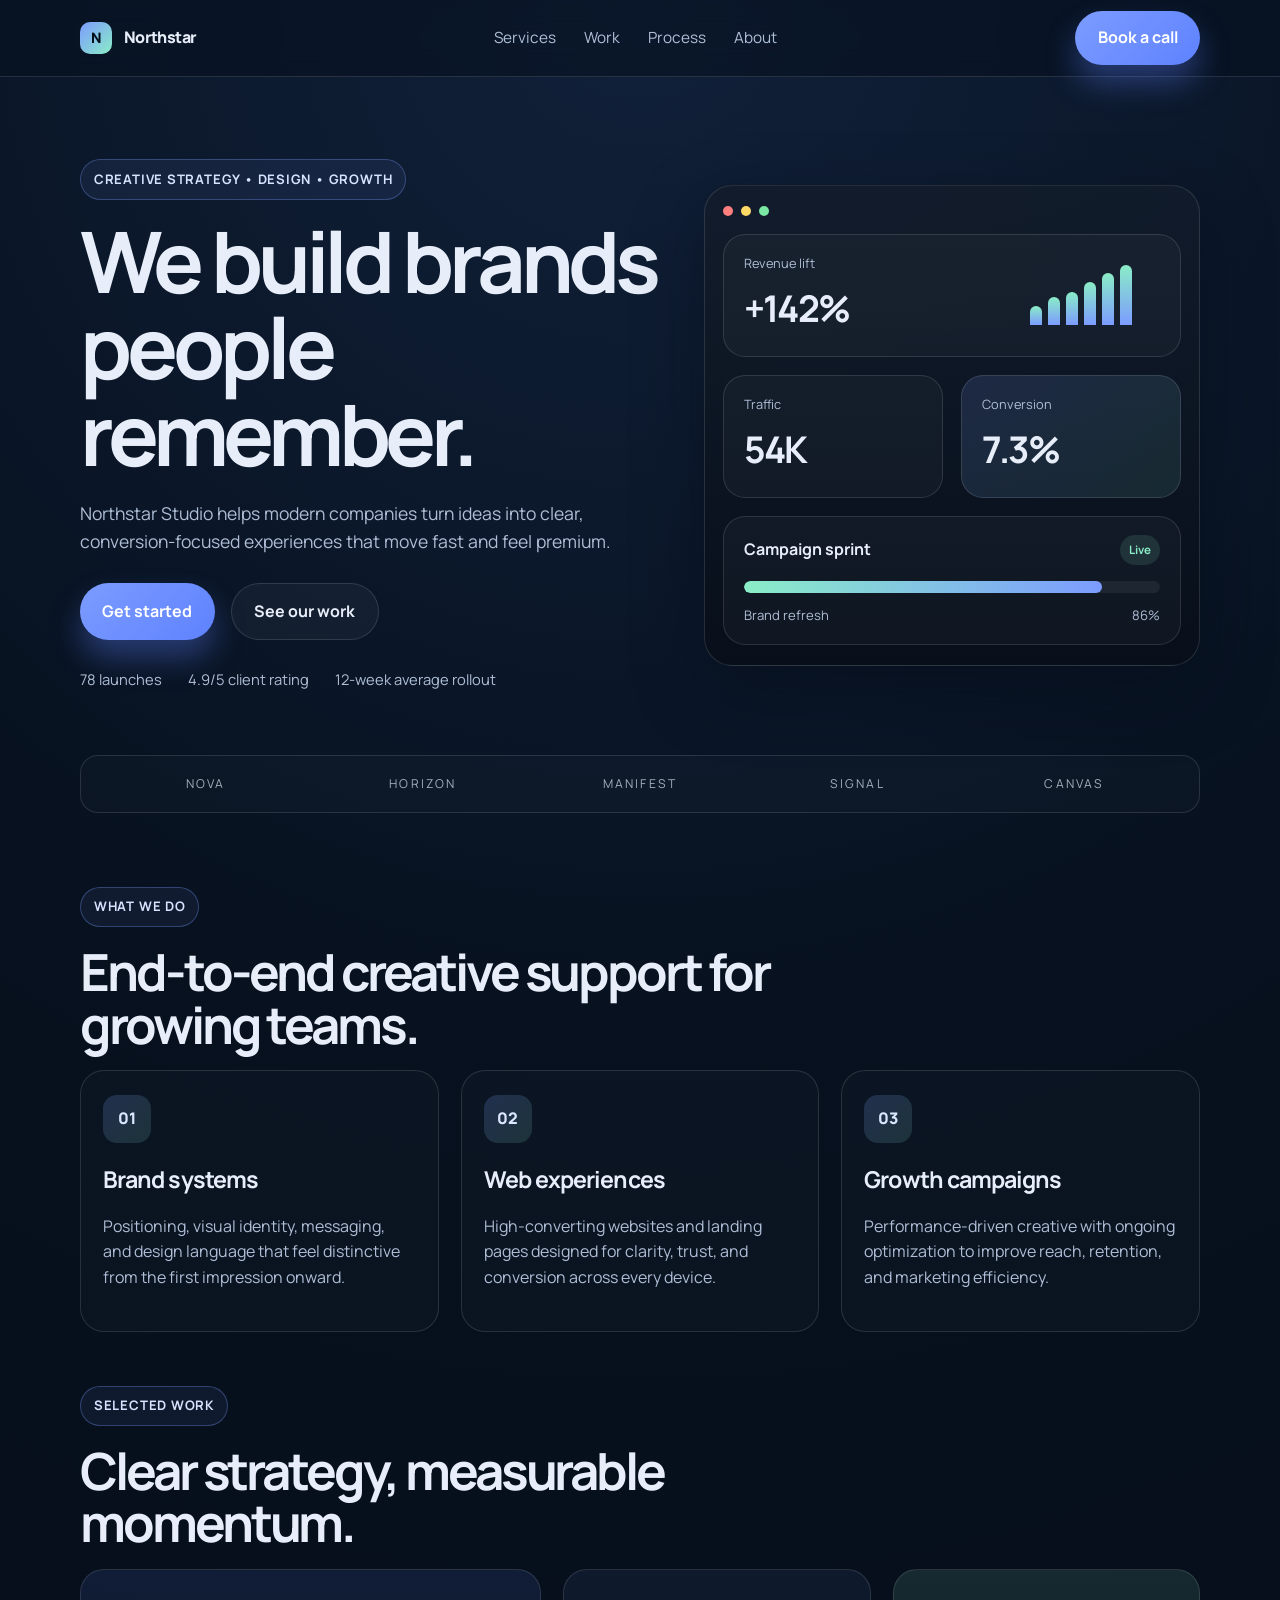
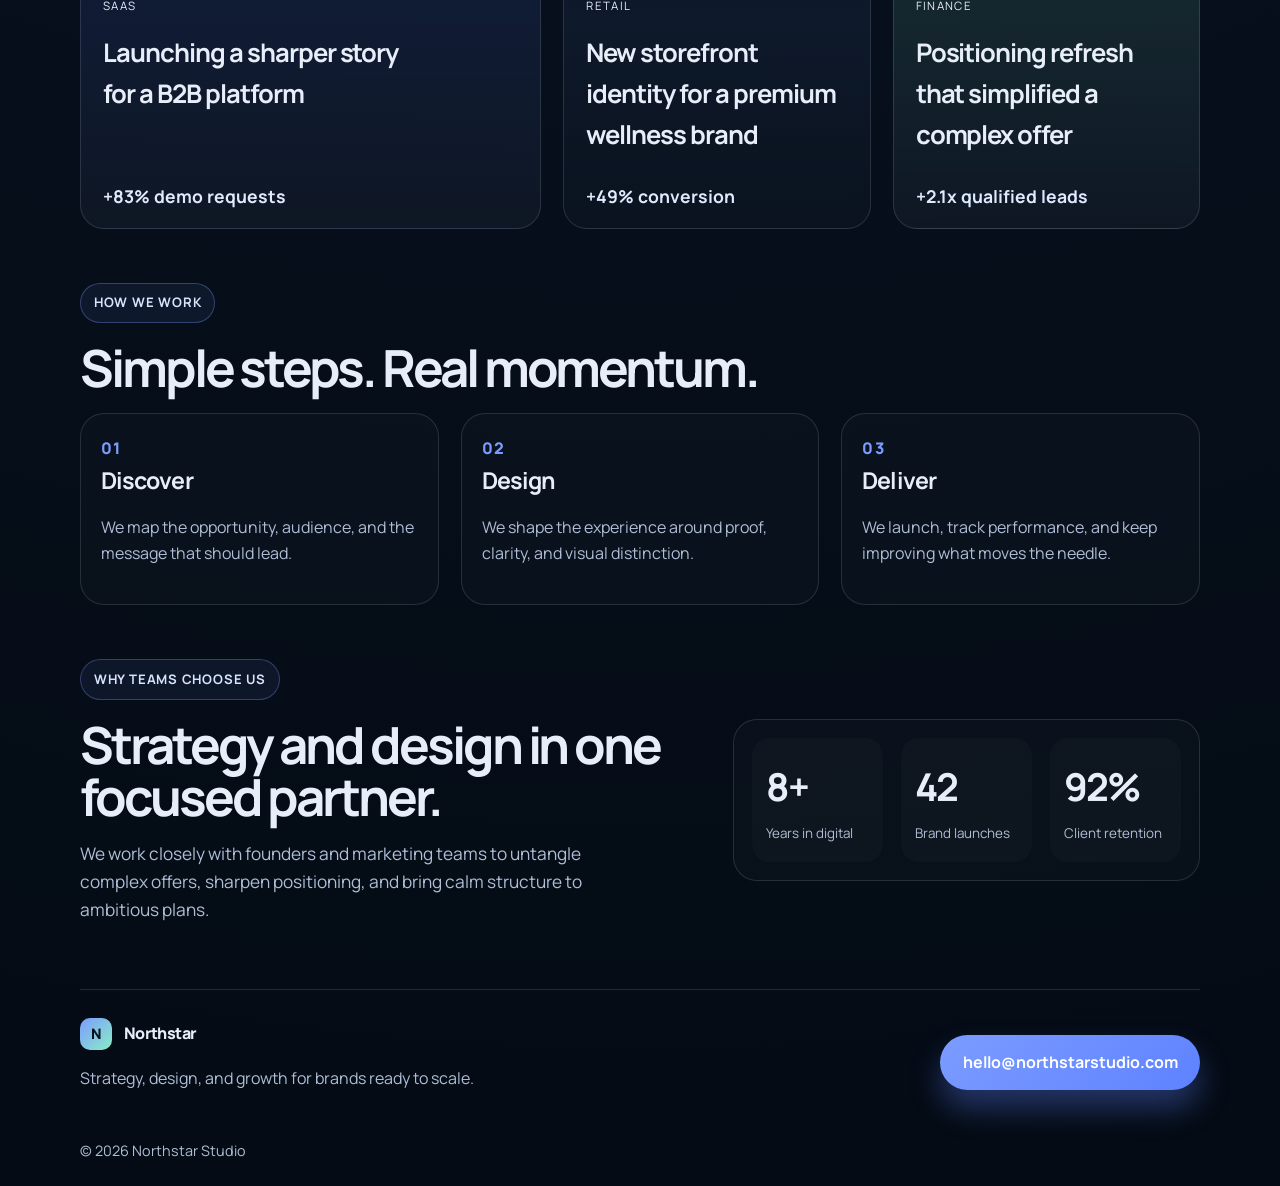
==== index.html @ fe89ae2e "Add files via upload" ====
<!DOCTYPE html>
<html lang="en">
  <head>
    <meta charset="UTF-8" />
    <meta name="viewport" content="width=device-width, initial-scale=1.0" />
    <title>Northstar Studio</title>
    <meta
      name="description"
      content="Northstar Studio designs sharp digital experiences for ambitious brands."
    />
    <link rel="preconnect" href="https://fonts.googleapis.com" />
    <link rel="preconnect" href="https://fonts.gstatic.com" crossorigin />
    <link
      href="https://fonts.googleapis.com/css2?family=Manrope:wght@400;500;600;700;800&display=swap"
      rel="stylesheet"
    />
    <link rel="stylesheet" href="styles.css" />
  </head>
  <body>
    <header class="site-header">
      <div class="container nav-wrap">
        <a href="#top" class="brand" aria-label="Northstar home">
          <span class="brand-mark">N</span>
          <span>Northstar</span>
        </a>

        <nav class="main-nav" aria-label="Main navigation">
          <a href="#services">Services</a>
          <a href="#work">Work</a>
          <a href="#process">Process</a>
          <a href="#about">About</a>
        </nav>

        <a href="#contact" class="button button-primary">Book a call</a>
      </div>
    </header>

    <main id="top">
      <section class="hero">
        <div class="container hero-grid">
          <div class="hero-copy">
            <div class="eyebrow">Creative strategy • Design • Growth</div>
            <h1>We build brands people remember.</h1>
            <p>
              Northstar Studio helps modern companies turn ideas into clear,
              conversion-focused experiences that move fast and feel premium.
            </p>

            <div class="hero-actions">
              <a href="#contact" class="button button-primary">Get started</a>
              <a href="#work" class="button button-secondary">See our work</a>
            </div>

            <ul class="proof-list" aria-label="Key trust indicators">
              <li>78 launches</li>
              <li>4.9/5 client rating</li>
              <li>12-week average rollout</li>
            </ul>
          </div>

          <div class="hero-visual" aria-label="Agency dashboard preview">
            <div class="mockup-window">
              <div class="window-bar">
                <span></span>
                <span></span>
                <span></span>
              </div>

              <div class="analytics-card metrics">
                <div>
                  <label>Revenue lift</label>
                  <strong>+142%</strong>
                </div>
                <div class="sparkline" aria-hidden="true">
                  <span></span>
                  <span></span>
                  <span></span>
                  <span></span>
                  <span></span>
                  <span></span>
                </div>
              </div>

              <div class="analytics-grid">
                <div class="analytics-card small-card">
                  <label>Traffic</label>
                  <strong>54K</strong>
                </div>
                <div class="analytics-card small-card accent">
                  <label>Conversion</label>
                  <strong>7.3%</strong>
                </div>
              </div>

              <div class="campaign-card">
                <div class="campaign-header">
                  <h3>Campaign sprint</h3>
                  <span>Live</span>
                </div>
                <div class="campaign-bar">
                  <div class="campaign-fill"></div>
                </div>
                <div class="campaign-meta">
                  <span>Brand refresh</span>
                  <span>86%</span>
                </div>
              </div>
            </div>
          </div>
        </div>
      </section>

      <section class="logo-strip" aria-label="Partners">
        <div class="container partners">
          <span>Nova</span>
          <span>Horizon</span>
          <span>Manifest</span>
          <span>Signal</span>
          <span>Canvas</span>
        </div>
      </section>

      <section class="services" id="services">
        <div class="container section-heading">
          <div>
            <div class="eyebrow">What we do</div>
            <h2>End-to-end creative support for growing teams.</h2>
          </div>
        </div>

        <div class="container service-grid">
          <article class="service-card">
            <div class="icon">01</div>
            <h3>Brand systems</h3>
            <p>
              Positioning, visual identity, messaging, and design language that
              feel distinctive from the first impression onward.
            </p>
          </article>

          <article class="service-card">
            <div class="icon">02</div>
            <h3>Web experiences</h3>
            <p>
              High-converting websites and landing pages designed for clarity,
              trust, and conversion across every device.
            </p>
          </article>

          <article class="service-card">
            <div class="icon">03</div>
            <h3>Growth campaigns</h3>
            <p>
              Performance-driven creative with ongoing optimization to improve
              reach, retention, and marketing efficiency.
            </p>
          </article>
        </div>
      </section>

      <section class="results" id="work">
        <div class="container section-heading">
          <div>
            <div class="eyebrow">Selected work</div>
            <h2>Clear strategy, measurable momentum.</h2>
          </div>
        </div>

        <div class="container case-grid">
          <article class="case-card large">
            <div>
              <span class="case-tag">SaaS</span>
              <h3>Launching a sharper story for a B2B platform</h3>
            </div>
            <div class="case-metric">+83% demo requests</div>
          </article>

          <article class="case-card small">
            <div>
              <span class="case-tag">Retail</span>
              <h3>New storefront identity for a premium wellness brand</h3>
            </div>
            <div class="case-metric">+49% conversion</div>
          </article>

          <article class="case-card small highlight">
            <div>
              <span class="case-tag">Finance</span>
              <h3>Positioning refresh that simplified a complex offer</h3>
            </div>
            <div class="case-metric">+2.1x qualified leads</div>
          </article>
        </div>
      </section>

      <section class="process" id="process">
        <div class="container section-heading">
          <div>
            <div class="eyebrow">How we work</div>
            <h2>Simple steps. Real momentum.</h2>
          </div>
        </div>

        <div class="container process-grid">
          <div class="process-step">
            <span>01</span>
            <h3>Discover</h3>
            <p>We map the opportunity, audience, and the message that should lead.</p>
          </div>
          <div class="process-step">
            <span>02</span>
            <h3>Design</h3>
            <p>We shape the experience around proof, clarity, and visual distinction.</p>
          </div>
          <div class="process-step">
            <span>03</span>
            <h3>Deliver</h3>
            <p>We launch, track performance, and keep improving what moves the needle.</p>
          </div>
        </div>
      </section>

      <section class="about" id="about">
        <div class="container about-grid">
          <div class="about-copy">
            <div class="eyebrow">Why teams choose us</div>
            <h2>Strategy and design in one focused partner.</h2>
            <p>
              We work closely with founders and marketing teams to untangle complex
              offers, sharpen positioning, and bring calm structure to ambitious plans.
            </p>
          </div>

          <div class="stats-panel" aria-label="Company statistics">
            <div>
              <strong>8+</strong>
              <span>Years in digital</span>
            </div>
            <div>
              <strong>42</strong>
              <span>Brand launches</span>
            </div>
            <div>
              <strong>92%</strong>
              <span>Client retention</span>
            </div>
          </div>
        </div>
      </section>
    </main>

    <footer class="site-footer" id="contact">
      <div class="container footer-wrap">
        <div>
          <a href="#top" class="brand" aria-label="Northstar home">
            <span class="brand-mark">N</span>
            <span>Northstar</span>
          </a>
          <p>Strategy, design, and growth for brands ready to scale.</p>
        </div>

        <a href="mailto:hello@northstarstudio.com" class="button button-primary">
          hello@northstarstudio.com
        </a>
      </div>
      <div class="container legal-row">
        <span>© <span id="year"></span> Northstar Studio</span>
      </div>
    </footer>

    <script src="script.js"></script>
  </body>
</html>
---- styles.css ----
:root {
  --bg: #07111f;
  --bg-soft: #101d31;
  --panel: rgba(17, 25, 39, 0.8);
  --panel-strong: #0f1d2d;
  --surface: #f5f7fb;
  --surface-strong: #edf2fa;
  --text: #e8eef9;
  --muted: #afbed6;
  --primary: #7c9cff;
  --primary-strong: #5e82ff;
  --accent: #8aedc7;
  --line: rgba(255, 255, 255, 0.12);
  --shadow: 0 24px 70px rgba(5, 12, 22, 0.45);
}

* {
  box-sizing: border-box;
}

html {
  scroll-behavior: smooth;
}

body {
  margin: 0;
  font-family: "Manrope", sans-serif;
  background: radial-gradient(circle at top, #11213a 0%, #07111f 36%, #040b14 100%);
  color: var(--text);
  line-height: 1.6;
}

img {
  max-width: 100%;
  display: block;
}

a {
  color: inherit;
  text-decoration: none;
}

button,
input,
textarea,
select {
  font: inherit;
}

.container {
  width: min(1120px, calc(100% - 32px));
  margin: 0 auto;
}

.site-header {
  position: sticky;
  top: 0;
  z-index: 10;
  backdrop-filter: blur(14px);
  background: rgba(7, 17, 31, 0.56);
  border-bottom: 1px solid var(--line);
}

.nav-wrap {
  display: flex;
  align-items: center;
  justify-content: space-between;
  min-height: 76px;
  gap: 20px;
}

.brand {
  display: inline-flex;
  align-items: center;
  gap: 12px;
  font-weight: 800;
  letter-spacing: -0.04em;
}

.brand-mark {
  display: inline-flex;
  align-items: center;
  justify-content: center;
  width: 32px;
  height: 32px;
  border-radius: 10px;
  background: linear-gradient(135deg, var(--primary), var(--accent));
  color: #04101a;
  font-size: 0.9rem;
}

.main-nav {
  display: flex;
  align-items: center;
  gap: 28px;
  color: var(--muted);
  font-size: 0.96rem;
}

.main-nav a {
  transition: color 0.2s ease;
}

.main-nav a:hover,
.main-nav a:focus-visible {
  color: var(--text);
}

.button {
  display: inline-flex;
  align-items: center;
  justify-content: center;
  min-height: 48px;
  padding: 0.9rem 1.4rem;
  border-radius: 999px;
  font-weight: 700;
  transition: transform 0.2s ease, box-shadow 0.2s ease, background 0.2s ease;
}

.button:hover,
.button:focus-visible {
  transform: translateY(-1px);
}

.button-primary {
  background: linear-gradient(135deg, var(--primary), var(--primary-strong));
  color: #fff;
  box-shadow: 0 18px 30px rgba(94, 130, 255, 0.35);
}

.button-secondary {
  background: rgba(255, 255, 255, 0.04);
  border: 1px solid var(--line);
  color: var(--text);
}

.hero {
  padding: 82px 0 54px;
}

.hero-grid {
  display: grid;
  grid-template-columns: 1.08fr 0.92fr;
  align-items: center;
  gap: 42px;
}

.eyebrow {
  display: inline-block;
  margin-bottom: 18px;
  padding: 0.55rem 0.8rem;
  border: 1px solid rgba(124, 156, 255, 0.32);
  border-radius: 999px;
  background: rgba(124, 156, 255, 0.08);
  color: #d7e3ff;
  font-size: 0.82rem;
  font-weight: 700;
  letter-spacing: 0.06em;
  text-transform: uppercase;
}

.hero-copy h1,
.section-heading h2,
.about-copy h2 {
  margin: 0;
  letter-spacing: -0.06em;
  line-height: 1.02;
}

.hero-copy h1 {
  font-size: clamp(3rem, 7vw, 5.3rem);
  max-width: 620px;
}

.hero-copy p,
.about-copy p,
.service-card p,
.process-step p,
.site-footer p {
  color: var(--muted);
}

.hero-copy p {
  max-width: 560px;
  margin: 22px 0 0;
  font-size: 1.1rem;
}

.hero-actions {
  display: flex;
  flex-wrap: wrap;
  gap: 16px;
  margin-top: 28px;
}

.proof-list {
  display: flex;
  flex-wrap: wrap;
  gap: 18px 26px;
  margin: 28px 0 0;
  padding: 0;
  list-style: none;
  color: var(--muted);
  font-size: 0.92rem;
}

.hero-visual {
  display: flex;
  justify-content: center;
}

.mockup-window {
  position: relative;
  width: min(100%, 510px);
  padding: 18px 18px 20px;
  border-radius: 28px;
  background: linear-gradient(180deg, rgba(18, 28, 43, 0.92), rgba(8, 15, 26, 0.94));
  border: 1px solid var(--line);
  box-shadow: var(--shadow);
}

.window-bar {
  display: flex;
  gap: 8px;
  padding: 2px 0 18px;
}

.window-bar span {
  width: 10px;
  height: 10px;
  border-radius: 50%;
  background: rgba(255, 255, 255, 0.26);
}

.window-bar span:nth-child(1) {
  background: #ff7f7f;
}

.window-bar span:nth-child(2) {
  background: #ffd866;
}

.window-bar span:nth-child(3) {
  background: #7ae8a3;
}

.analytics-card,
.campaign-card {
  border: 1px solid var(--line);
  border-radius: 22px;
  background: rgba(255, 255, 255, 0.03);
}

.metrics {
  display: flex;
  align-items: center;
  justify-content: space-between;
  gap: 18px;
  padding: 18px 20px;
}

.metrics label,
.small-card label {
  display: block;
  color: var(--muted);
  font-size: 0.8rem;
  margin-bottom: 6px;
}

.metrics strong,
.small-card strong {
  font-size: clamp(1.7rem, 3vw, 2.3rem);
  letter-spacing: -0.05em;
}

.sparkline {
  display: flex;
  align-items: end;
  gap: 6px;
  height: 60px;
  min-width: 130px;
}

.sparkline span {
  display: block;
  width: 12px;
  border-radius: 999px 999px 0 0;
  background: linear-gradient(180deg, var(--accent), var(--primary));
}

.sparkline span:nth-child(1){height: 32%;}
.sparkline span:nth-child(2){height: 48%;}
.sparkline span:nth-child(3){height: 56%;}
.sparkline span:nth-child(4){height: 72%;}
.sparkline span:nth-child(5){height: 88%;}
.sparkline span:nth-child(6){height: 100%;}

.analytics-grid {
  display: grid;
  grid-template-columns: repeat(2, minmax(0, 1fr));
  gap: 18px;
  margin-top: 18px;
}

.small-card {
  padding: 18px 20px;
}

.small-card.accent {
  background: linear-gradient(135deg, rgba(124, 156, 255, 0.15), rgba(138, 237, 199, 0.1));
}

.campaign-card {
  margin-top: 18px;
  padding: 18px 20px;
}

.campaign-header,
.campaign-meta {
  display: flex;
  align-items: center;
  justify-content: space-between;
  gap: 16px;
}

.campaign-header h3 {
  margin: 0;
  font-size: 1rem;
}

.campaign-header span {
  display: inline-flex;
  padding: 0.34rem 0.55rem;
  border-radius: 999px;
  background: rgba(138, 237, 199, 0.12);
  color: var(--accent);
  font-size: 0.72rem;
  font-weight: 700;
}

.campaign-bar {
  width: 100%;
  height: 12px;
  margin-top: 16px;
  border-radius: 999px;
  background: rgba(255, 255, 255, 0.06);
  overflow: hidden;
}

.campaign-fill {
  width: 86%;
  height: 100%;
  border-radius: inherit;
  background: linear-gradient(90deg, var(--accent), var(--primary));
}

.campaign-meta {
  margin-top: 12px;
  color: var(--muted);
  font-size: 0.82rem;
}

.logo-strip {
  padding: 10px 0 28px;
}

.partners {
  display: grid;
  grid-template-columns: repeat(5, minmax(0, 1fr));
  gap: 12px;
  align-items: center;
  padding: 18px 22px;
  border: 1px solid var(--line);
  border-radius: 18px;
  background: rgba(255, 255, 255, 0.02);
  color: rgba(232, 238, 249, 0.7);
  text-transform: uppercase;
  letter-spacing: 0.18em;
  font-size: 0.76rem;
  text-align: center;
}

.services,
.results,
.process,
.about {
  padding: 46px 0 8px;
}

.section-heading {
  margin-bottom: 20px;
}

.section-heading h2,
.about-copy h2 {
  font-size: clamp(2.2rem, 4vw, 3.4rem);
  max-width: 720px;
}

.service-grid,
.process-grid {
  display: grid;
  grid-template-columns: repeat(3, minmax(0, 1fr));
  gap: 22px;
}

.service-card,
.process-step,
.case-card,
.stats-panel {
  background: rgba(255, 255, 255, 0.02);
  border: 1px solid var(--line);
  border-radius: 24px;
}

.service-card {
  padding: 24px 22px;
}

.icon {
  display: inline-flex;
  align-items: center;
  justify-content: center;
  width: 48px;
  height: 48px;
  border-radius: 14px;
  background: linear-gradient(135deg, rgba(124, 156, 255, 0.2), rgba(138, 237, 199, 0.14));
  color: #dce7ff;
  font-weight: 800;
  margin-bottom: 18px;
}

.service-card h3,
.process-step h3,
.case-card h3 {
  margin-top: 0;
  margin-bottom: 12px;
  font-size: 1.45rem;
  letter-spacing: -0.04em;
}

.case-grid {
  display: grid;
  grid-template-columns: 1.5fr 1fr 1fr;
  gap: 22px;
}

.case-card {
  display: flex;
  flex-direction: column;
  justify-content: space-between;
  min-height: 260px;
  padding: 22px 22px 18px;
  background: linear-gradient(180deg, rgba(124, 156, 255, 0.08), rgba(255, 255, 255, 0.02));
}

.case-card.large {
  background: linear-gradient(180deg, rgba(94, 130, 255, 0.12), rgba(17, 25, 39, 0.82));
}

.case-card.small.highlight {
  background: linear-gradient(180deg, rgba(138, 237, 199, 0.12), rgba(17, 25, 39, 0.82));
}

.case-tag {
  display: inline-block;
  margin-bottom: 18px;
  color: var(--text);
  font-size: 0.72rem;
  letter-spacing: 0.12em;
  text-transform: uppercase;
}

.case-card h3 {
  font-size: clamp(1.44rem, 2vw, 2rem);
  max-width: 300px;
}

.case-metric {
  color: #dfeafe;
  font-weight: 700;
  font-size: 1.1rem;
}

.process-step {
  padding: 22px 20px;
}

.process-step span {
  color: var(--primary);
  font-weight: 800;
  letter-spacing: 0.08em;
}

.about-grid {
  display: grid;
  grid-template-columns: 1.15fr 0.85fr;
  gap: 22px;
  align-items: center;
}

.about-copy p {
  font-size: 1.08rem;
  max-width: 560px;
  margin-top: 18px;
}

.stats-panel {
  display: grid;
  grid-template-columns: repeat(3, minmax(0, 1fr));
  gap: 18px;
  padding: 18px;
}

.stats-panel div {
  display: flex;
  flex-direction: column;
  gap: 6px;
  padding: 18px 14px;
  border-radius: 18px;
  background: rgba(255, 255, 255, 0.02);
}

.stats-panel strong {
  font-size: clamp(1.8rem, 3vw, 2.9rem);
  letter-spacing: -0.05em;
}

.stats-panel span {
  color: var(--muted);
  font-size: 0.84rem;
}

.site-footer {
  padding: 40px 0 24px;
}

.footer-wrap {
  display: flex;
  align-items: center;
  justify-content: space-between;
  gap: 18px;
  padding: 28px 0 20px;
  border-top: 1px solid var(--line);
}

.legal-row {
  color: var(--muted);
  font-size: 0.9rem;
  padding-top: 12px;
}

@media (max-width: 860px) {
  .hero-grid,
  .about-grid,
  .case-grid,
  .service-grid,
  .process-grid,
  .stats-panel {
    grid-template-columns: 1fr;
  }

  .main-nav {
    display: none;
  }

  .partners {
    grid-template-columns: repeat(2, minmax(0, 1fr));
  }

  .footer-wrap {
    flex-direction: column;
    align-items: flex-start;
  }
}

@media (max-width: 560px) {
  .hero {
    padding-top: 56px;
  }

  .nav-wrap {
    min-height: 68px;
  }

  .button {
    width: 100%;
  }

  .hero-actions {
    flex-direction: column;
  }

  .partners {
    grid-template-columns: 1fr;
    letter-spacing: 0.12em;
  }
}
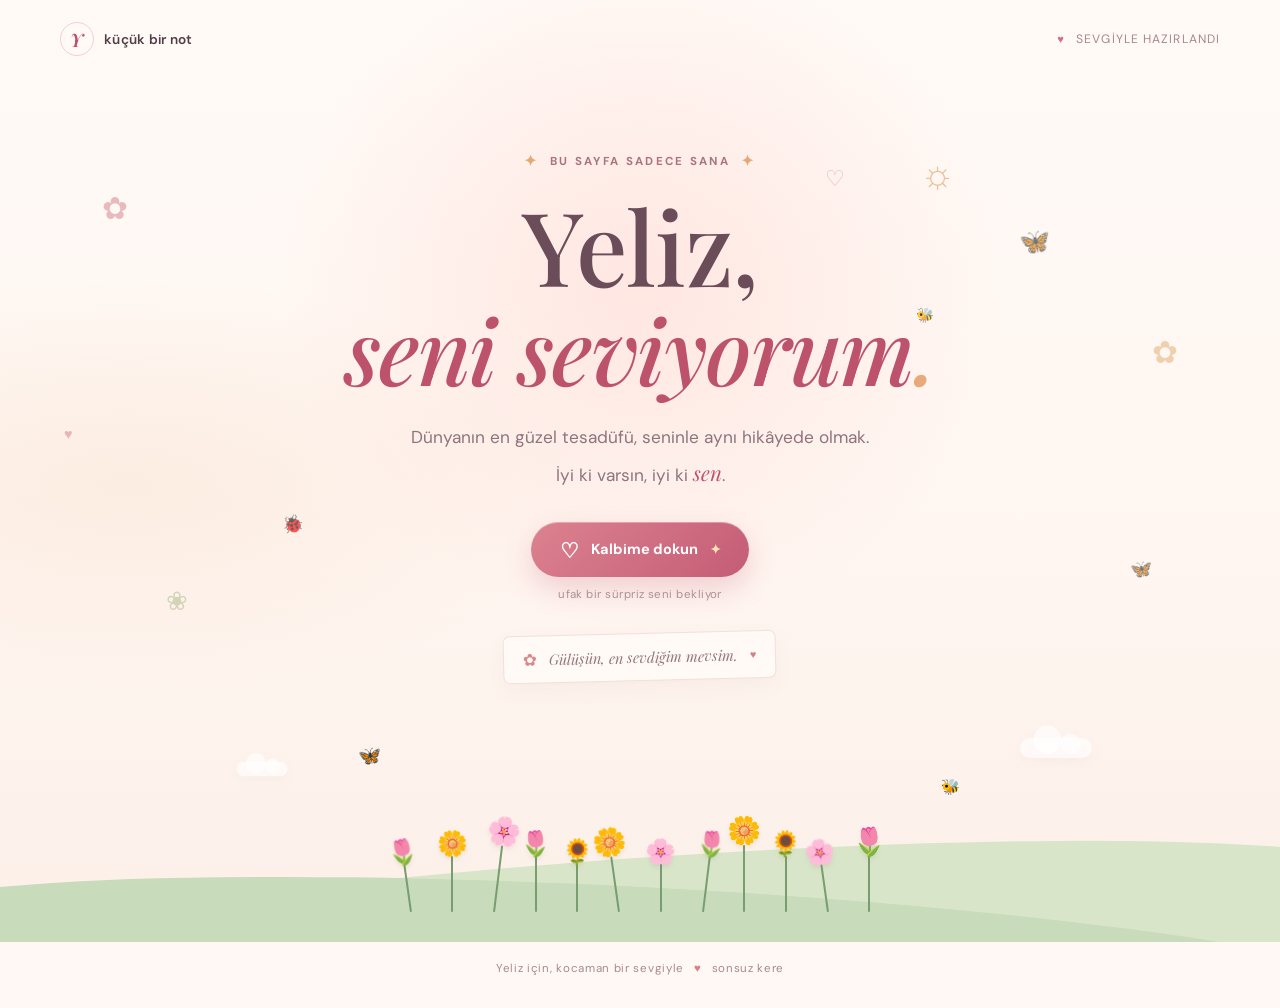
==== commit 232f9579: "Add files via upload" ====
--- a/index.html
+++ b/index.html
@@ -1,273 +1,91 @@
-<!DOCTYPE html>
-<html lang="en">
+<!doctype html>
+<html lang="tr">
   <head>
     <meta charset="UTF-8" />
     <meta name="viewport" content="width=device-width, initial-scale=1.0" />
-    <title>Northstar Studio</title>
-    <meta
-      name="description"
-      content="Northstar Studio designs sharp digital experiences for ambitious brands."
-    />
+    <meta name="theme-color" content="#fff8f4" />
+    <meta name="description" content="Yeliz'e sevgiyle hazırlanmış küçük bir sürpriz." />
+    <title>Yeliz, Seni Seviyorum ♡</title>
     <link rel="preconnect" href="https://fonts.googleapis.com" />
     <link rel="preconnect" href="https://fonts.gstatic.com" crossorigin />
-    <link
-      href="https://fonts.googleapis.com/css2?family=Manrope:wght@400;500;600;700;800&display=swap"
-      rel="stylesheet"
-    />
+    <link href="https://fonts.googleapis.com/css2?family=DM+Sans:wght@400;500;600;700&family=Playfair+Display:ital,wght@0,500;0,600;0,700;1,500;1,600&display=swap" rel="stylesheet" />
     <link rel="stylesheet" href="styles.css" />
+    <script src="script.js" defer></script>
   </head>
   <body>
-    <header class="site-header">
-      <div class="container nav-wrap">
-        <a href="#top" class="brand" aria-label="Northstar home">
-          <span class="brand-mark">N</span>
-          <span>Northstar</span>
-        </a>
+    <div class="page-glow" aria-hidden="true"></div>
+    <div class="floating-garden" aria-hidden="true">
+      <span class="float flower flower-one">✿</span>
+      <span class="float flower flower-two">✿</span>
+      <span class="float flower flower-three">❀</span>
+      <span class="float butterfly butterfly-one">🦋</span>
+      <span class="float butterfly butterfly-two">🦋</span>
+      <span class="float bug bug-one">🐞</span>
+      <span class="float bug bug-two">🐝</span>
+      <span class="float heart heart-one">♡</span>
+      <span class="float heart heart-two">♥</span>
+    </div>
 
-        <nav class="main-nav" aria-label="Main navigation">
-          <a href="#services">Services</a>
-          <a href="#work">Work</a>
-          <a href="#process">Process</a>
-          <a href="#about">About</a>
-        </nav>
-
-        <a href="#contact" class="button button-primary">Book a call</a>
-      </div>
+    <header class="topbar">
+      <a class="signature" href="#home" aria-label="Başa dön">
+        <span class="signature-mark">Y</span>
+        <span>küçük bir not</span>
+      </a>
+      <span class="topbar-note"><span class="tiny-heart">♥</span> sevgiyle hazırlandı</span>
     </header>
 
-    <main id="top">
-      <section class="hero">
-        <div class="container hero-grid">
-          <div class="hero-copy">
-            <div class="eyebrow">Creative strategy • Design • Growth</div>
-            <h1>We build brands people remember.</h1>
-            <p>
-              Northstar Studio helps modern companies turn ideas into clear,
-              conversion-focused experiences that move fast and feel premium.
-            </p>
+    <main id="home">
+      <section class="hero" aria-labelledby="love-title">
+        <div class="sun-doodle" aria-hidden="true">☼</div>
+        <p class="eyebrow"><span class="eyebrow-sparkle">✦</span> bu sayfa sadece sana <span class="eyebrow-sparkle">✦</span></p>
+        <h1 id="love-title"><span class="name">Yeliz,</span><br /><span class="love-line">seni seviyorum<span class="period">.</span></span></h1>
+        <p class="intro">Dünyanın en güzel tesadüfü, seninle aynı hikâyede olmak.<br class="desktop-break" /> İyi ki varsın, iyi ki <span class="highlight-word">sen</span>.</p>
 
-            <div class="hero-actions">
-              <a href="#contact" class="button button-primary">Get started</a>
-              <a href="#work" class="button button-secondary">See our work</a>
-            </div>
+        <button class="love-button" id="love-button" type="button">
+          <span class="button-heart" aria-hidden="true">♡</span>
+          <span id="button-label">Kalbime dokun</span>
+          <span class="button-sparkle" aria-hidden="true">✦</span>
+        </button>
+        <p class="button-hint" id="button-hint">ufak bir sürpriz seni bekliyor</p>
 
-            <ul class="proof-list" aria-label="Key trust indicators">
-              <li>78 launches</li>
-              <li>4.9/5 client rating</li>
-              <li>12-week average rollout</li>
-            </ul>
-          </div>
-
-          <div class="hero-visual" aria-label="Agency dashboard preview">
-            <div class="mockup-window">
-              <div class="window-bar">
-                <span></span>
-                <span></span>
-                <span></span>
-              </div>
-
-              <div class="analytics-card metrics">
-                <div>
-                  <label>Revenue lift</label>
-                  <strong>+142%</strong>
-                </div>
-                <div class="sparkline" aria-hidden="true">
-                  <span></span>
-                  <span></span>
-                  <span></span>
-                  <span></span>
-                  <span></span>
-                  <span></span>
-                </div>
-              </div>
-
-              <div class="analytics-grid">
-                <div class="analytics-card small-card">
-                  <label>Traffic</label>
-                  <strong>54K</strong>
-                </div>
-                <div class="analytics-card small-card accent">
-                  <label>Conversion</label>
-                  <strong>7.3%</strong>
-                </div>
-              </div>
-
-              <div class="campaign-card">
-                <div class="campaign-header">
-                  <h3>Campaign sprint</h3>
-                  <span>Live</span>
-                </div>
-                <div class="campaign-bar">
-                  <div class="campaign-fill"></div>
-                </div>
-                <div class="campaign-meta">
-                  <span>Brand refresh</span>
-                  <span>86%</span>
-                </div>
-              </div>
-            </div>
-          </div>
+        <div class="love-note" aria-label="Sana küçük bir not">
+          <span class="note-flower" aria-hidden="true">✿</span>
+          <p>Gülüşün, en sevdiğim mevsim.</p>
+          <span class="note-heart" aria-hidden="true">♥</span>
         </div>
       </section>
 
-      <section class="logo-strip" aria-label="Partners">
-        <div class="container partners">
-          <span>Nova</span>
-          <span>Horizon</span>
-          <span>Manifest</span>
-          <span>Signal</span>
-          <span>Canvas</span>
+      <section class="garden" aria-label="Sevgi bahçesi">
+        <div class="garden-sky" aria-hidden="true">
+          <span class="cloud cloud-left"></span>
+          <span class="cloud cloud-right"></span>
+          <span class="garden-butterfly">🦋</span>
+          <span class="garden-bee">🐝</span>
         </div>
-      </section>
-
-      <section class="services" id="services">
-        <div class="container section-heading">
-          <div>
-            <div class="eyebrow">What we do</div>
-            <h2>End-to-end creative support for growing teams.</h2>
-          </div>
-        </div>
-
-        <div class="container service-grid">
-          <article class="service-card">
-            <div class="icon">01</div>
-            <h3>Brand systems</h3>
-            <p>
-              Positioning, visual identity, messaging, and design language that
-              feel distinctive from the first impression onward.
-            </p>
-          </article>
-
-          <article class="service-card">
-            <div class="icon">02</div>
-            <h3>Web experiences</h3>
-            <p>
-              High-converting websites and landing pages designed for clarity,
-              trust, and conversion across every device.
-            </p>
-          </article>
-
-          <article class="service-card">
-            <div class="icon">03</div>
-            <h3>Growth campaigns</h3>
-            <p>
-              Performance-driven creative with ongoing optimization to improve
-              reach, retention, and marketing efficiency.
-            </p>
-          </article>
-        </div>
-      </section>
-
-      <section class="results" id="work">
-        <div class="container section-heading">
-          <div>
-            <div class="eyebrow">Selected work</div>
-            <h2>Clear strategy, measurable momentum.</h2>
-          </div>
-        </div>
-
-        <div class="container case-grid">
-          <article class="case-card large">
-            <div>
-              <span class="case-tag">SaaS</span>
-              <h3>Launching a sharper story for a B2B platform</h3>
-            </div>
-            <div class="case-metric">+83% demo requests</div>
-          </article>
-
-          <article class="case-card small">
-            <div>
-              <span class="case-tag">Retail</span>
-              <h3>New storefront identity for a premium wellness brand</h3>
-            </div>
-            <div class="case-metric">+49% conversion</div>
-          </article>
-
-          <article class="case-card small highlight">
-            <div>
-              <span class="case-tag">Finance</span>
-              <h3>Positioning refresh that simplified a complex offer</h3>
-            </div>
-            <div class="case-metric">+2.1x qualified leads</div>
-          </article>
-        </div>
-      </section>
-
-      <section class="process" id="process">
-        <div class="container section-heading">
-          <div>
-            <div class="eyebrow">How we work</div>
-            <h2>Simple steps. Real momentum.</h2>
-          </div>
-        </div>
-
-        <div class="container process-grid">
-          <div class="process-step">
-            <span>01</span>
-            <h3>Discover</h3>
-            <p>We map the opportunity, audience, and the message that should lead.</p>
-          </div>
-          <div class="process-step">
-            <span>02</span>
-            <h3>Design</h3>
-            <p>We shape the experience around proof, clarity, and visual distinction.</p>
-          </div>
-          <div class="process-step">
-            <span>03</span>
-            <h3>Deliver</h3>
-            <p>We launch, track performance, and keep improving what moves the needle.</p>
-          </div>
-        </div>
-      </section>
-
-      <section class="about" id="about">
-        <div class="container about-grid">
-          <div class="about-copy">
-            <div class="eyebrow">Why teams choose us</div>
-            <h2>Strategy and design in one focused partner.</h2>
-            <p>
-              We work closely with founders and marketing teams to untangle complex
-              offers, sharpen positioning, and bring calm structure to ambitious plans.
-            </p>
-          </div>
-
-          <div class="stats-panel" aria-label="Company statistics">
-            <div>
-              <strong>8+</strong>
-              <span>Years in digital</span>
-            </div>
-            <div>
-              <strong>42</strong>
-              <span>Brand launches</span>
-            </div>
-            <div>
-              <strong>92%</strong>
-              <span>Client retention</span>
-            </div>
-          </div>
+        <div class="hill hill-back" aria-hidden="true"></div>
+        <div class="hill hill-front" aria-hidden="true"></div>
+        <div class="flower-bed" aria-hidden="true">
+          <span class="stem stem-a"><i>🌷</i></span>
+          <span class="stem stem-b"><i>🌼</i></span>
+          <span class="stem stem-c"><i>🌸</i></span>
+          <span class="stem stem-d"><i>🌷</i></span>
+          <span class="stem stem-e"><i>🌻</i></span>
+          <span class="stem stem-f"><i>🌼</i></span>
+          <span class="stem stem-g"><i>🌸</i></span>
+          <span class="stem stem-h"><i>🌷</i></span>
+          <span class="stem stem-i"><i>🌼</i></span>
+          <span class="stem stem-j"><i>🌻</i></span>
+          <span class="stem stem-k"><i>🌸</i></span>
+          <span class="stem stem-l"><i>🌷</i></span>
         </div>
       </section>
     </main>
 
-    <footer class="site-footer" id="contact">
-      <div class="container footer-wrap">
-        <div>
-          <a href="#top" class="brand" aria-label="Northstar home">
-            <span class="brand-mark">N</span>
-            <span>Northstar</span>
-          </a>
-          <p>Strategy, design, and growth for brands ready to scale.</p>
-        </div>
-
-        <a href="mailto:hello@northstarstudio.com" class="button button-primary">
-          hello@northstarstudio.com
-        </a>
-      </div>
-      <div class="container legal-row">
-        <span>© <span id="year"></span> Northstar Studio</span>
-      </div>
+    <footer class="footer">
+      <span>Yeliz için, kocaman bir sevgiyle</span>
+      <span class="footer-heart" aria-hidden="true">♥</span>
+      <span>sonsuz kere</span>
     </footer>
-
-    <script src="script.js"></script>
+    <div class="celebration-layer" id="celebration-layer" aria-hidden="true"></div>
   </body>
 </html>
--- a/styles.css
+++ b/styles.css
@@ -1,598 +1,214 @@
 :root {
-  --bg: #07111f;
-  --bg-soft: #101d31;
-  --panel: rgba(17, 25, 39, 0.8);
-  --panel-strong: #0f1d2d;
-  --surface: #f5f7fb;
-  --surface-strong: #edf2fa;
-  --text: #e8eef9;
-  --muted: #afbed6;
-  --primary: #7c9cff;
-  --primary-strong: #5e82ff;
-  --accent: #8aedc7;
-  --line: rgba(255, 255, 255, 0.12);
-  --shadow: 0 24px 70px rgba(5, 12, 22, 0.45);
-}
-
-* {
-  box-sizing: border-box;
-}
-
-html {
-  scroll-behavior: smooth;
-}
-
+  color-scheme: light;
+  --ink: #513c48;
+  --muted: #8e747e;
+  --rose: #d96e83;
+  --rose-deep: #bd526d;
+  --blush: #f5dce0;
+  --cream: #fff8f4;
+  --green: #95b88a;
+  --serif: "Playfair Display", Georgia, serif;
+  --sans: "DM Sans", sans-serif;
+}
+
+* { box-sizing: border-box; }
+html { min-width: 320px; scroll-behavior: smooth; }
 body {
+  min-height: 100vh;
   margin: 0;
-  font-family: "Manrope", sans-serif;
-  background: radial-gradient(circle at top, #11213a 0%, #07111f 36%, #040b14 100%);
-  color: var(--text);
-  line-height: 1.6;
-}
-
-img {
-  max-width: 100%;
-  display: block;
-}
-
-a {
-  color: inherit;
-  text-decoration: none;
-}
-
-button,
-input,
-textarea,
-select {
-  font: inherit;
-}
-
-.container {
-  width: min(1120px, calc(100% - 32px));
+  overflow-x: hidden;
+  color: var(--ink);
+  background: var(--cream);
+  font-family: var(--sans);
+}
+button, a { font: inherit; }
+button:focus-visible, a:focus-visible { outline: 3px solid #bf6681; outline-offset: 4px; }
+.page-glow {
+  position: fixed;
+  z-index: -2;
+  inset: 0;
+  background:
+    radial-gradient(ellipse at 50% 32%, rgba(255, 227, 222, .84), transparent 40%),
+    radial-gradient(ellipse at 10% 54%, rgba(249, 227, 210, .52), transparent 30%),
+    linear-gradient(180deg, #fffaf6 0%, #fff6f1 62%, #fcf0e9 100%);
+}
+.topbar {
+  position: relative;
+  z-index: 2;
+  display: flex;
+  width: min(1160px, calc(100% - 48px));
+  height: 78px;
   margin: 0 auto;
-}
-
-.site-header {
-  position: sticky;
-  top: 0;
-  z-index: 10;
-  backdrop-filter: blur(14px);
-  background: rgba(7, 17, 31, 0.56);
-  border-bottom: 1px solid var(--line);
-}
-
-.nav-wrap {
+  align-items: center;
+  justify-content: space-between;
+}
+.signature { display: inline-flex; align-items: center; gap: 10px; color: var(--ink); font-size: .85rem; font-weight: 600; letter-spacing: .02em; text-decoration: none; }
+.signature-mark { display: grid; width: 34px; height: 34px; place-items: center; border: 1px solid rgba(217, 110, 131, .3); border-radius: 50%; color: var(--rose-deep); font-family: var(--serif); font-size: 1.15rem; font-style: italic; }
+.topbar-note { color: #a8878c; font-size: .76rem; letter-spacing: .09em; text-transform: uppercase; }
+.tiny-heart { padding-right: 7px; color: var(--rose); font-size: .7rem; }
+
+.hero {
+  position: relative;
+  z-index: 1;
   display: flex;
-  align-items: center;
-  justify-content: space-between;
-  min-height: 76px;
-  gap: 20px;
-}
-
-.brand {
+  min-height: 590px;
+  padding: 73px 22px 34px;
+  align-items: center;
+  flex-direction: column;
+  text-align: center;
+}
+.sun-doodle { position: absolute; top: 71px; left: calc(50% + 280px); color: #e5ae76; font-size: 2.4rem; opacity: .77; animation: sun-turn 34s linear infinite; }
+.eyebrow {
   display: inline-flex;
-  align-items: center;
+  margin: 0 0 24px;
+  align-items: center;
+  gap: 11px;
+  color: #a8757e;
+  font-size: .72rem;
+  font-weight: 700;
+  letter-spacing: .2em;
+  text-transform: uppercase;
+}
+.eyebrow-sparkle { color: #e3aa77; font-size: .95rem; }
+h1 { margin: 0; font-family: var(--serif); font-weight: 500; letter-spacing: -.06em; line-height: .98; }
+.name { display: inline-block; color: #6b4d5a; font-size: clamp(3.8rem, 8vw, 6.7rem); }
+.love-line { display: inline-block; margin-top: 9px; color: var(--rose-deep); font-size: clamp(3.3rem, 7.1vw, 6rem); font-style: italic; }
+.period { color: #e8aa78; }
+.intro { margin: 28px 0 0; color: var(--muted); font-size: clamp(.97rem, 1.4vw, 1.08rem); line-height: 1.9; }
+.highlight-word { color: var(--rose-deep); font-family: var(--serif); font-size: 1.18em; font-style: italic; }
+.love-button {
+  display: inline-flex;
+  min-width: 218px;
+  min-height: 55px;
+  margin-top: 29px;
+  padding: 0 22px;
+  align-items: center;
+  justify-content: center;
   gap: 12px;
-  font-weight: 800;
-  letter-spacing: -0.04em;
-}
-
-.brand-mark {
-  display: inline-flex;
+  border: 0;
+  border-radius: 999px;
+  color: white;
+  background: linear-gradient(135deg, #dc8290, #c45c76);
+  box-shadow: 0 12px 28px rgba(189, 82, 109, .22), inset 0 1px 0 rgba(255,255,255,.32);
+  cursor: pointer;
+  font-size: .91rem;
+  font-weight: 700;
+  transition: transform .2s ease, box-shadow .2s ease, background .2s ease;
+}
+.love-button:hover { transform: translateY(-3px); box-shadow: 0 17px 32px rgba(189, 82, 109, .28); }
+.love-button:active { transform: translateY(0) scale(.98); }
+.button-heart { font-family: var(--serif); font-size: 1.3rem; line-height: 1; }
+.button-sparkle { color: #ffe7b2; font-size: .8rem; }
+.button-hint { margin: 10px 0 0; color: #ae9294; font-size: .72rem; letter-spacing: .04em; }
+.love-note {
+  display: flex;
+  min-width: 260px;
+  margin-top: 31px;
+  padding: 12px 19px;
   align-items: center;
   justify-content: center;
-  width: 32px;
-  height: 32px;
-  border-radius: 10px;
-  background: linear-gradient(135deg, var(--primary), var(--accent));
-  color: #04101a;
-  font-size: 0.9rem;
-}
-
-.main-nav {
-  display: flex;
-  align-items: center;
-  gap: 28px;
-  color: var(--muted);
-  font-size: 0.96rem;
-}
-
-.main-nav a {
-  transition: color 0.2s ease;
-}
-
-.main-nav a:hover,
-.main-nav a:focus-visible {
-  color: var(--text);
-}
-
-.button {
-  display: inline-flex;
-  align-items: center;
-  justify-content: center;
-  min-height: 48px;
-  padding: 0.9rem 1.4rem;
-  border-radius: 999px;
-  font-weight: 700;
-  transition: transform 0.2s ease, box-shadow 0.2s ease, background 0.2s ease;
-}
-
-.button:hover,
-.button:focus-visible {
-  transform: translateY(-1px);
-}
-
-.button-primary {
-  background: linear-gradient(135deg, var(--primary), var(--primary-strong));
-  color: #fff;
-  box-shadow: 0 18px 30px rgba(94, 130, 255, 0.35);
-}
-
-.button-secondary {
-  background: rgba(255, 255, 255, 0.04);
-  border: 1px solid var(--line);
-  color: var(--text);
-}
-
-.hero {
-  padding: 82px 0 54px;
-}
-
-.hero-grid {
-  display: grid;
-  grid-template-columns: 1.08fr 0.92fr;
-  align-items: center;
-  gap: 42px;
-}
-
-.eyebrow {
-  display: inline-block;
-  margin-bottom: 18px;
-  padding: 0.55rem 0.8rem;
-  border: 1px solid rgba(124, 156, 255, 0.32);
-  border-radius: 999px;
-  background: rgba(124, 156, 255, 0.08);
-  color: #d7e3ff;
-  font-size: 0.82rem;
-  font-weight: 700;
-  letter-spacing: 0.06em;
-  text-transform: uppercase;
-}
-
-.hero-copy h1,
-.section-heading h2,
-.about-copy h2 {
-  margin: 0;
-  letter-spacing: -0.06em;
-  line-height: 1.02;
-}
-
-.hero-copy h1 {
-  font-size: clamp(3rem, 7vw, 5.3rem);
-  max-width: 620px;
-}
-
-.hero-copy p,
-.about-copy p,
-.service-card p,
-.process-step p,
-.site-footer p {
-  color: var(--muted);
-}
-
-.hero-copy p {
-  max-width: 560px;
-  margin: 22px 0 0;
-  font-size: 1.1rem;
-}
-
-.hero-actions {
-  display: flex;
-  flex-wrap: wrap;
-  gap: 16px;
-  margin-top: 28px;
-}
-
-.proof-list {
-  display: flex;
-  flex-wrap: wrap;
-  gap: 18px 26px;
-  margin: 28px 0 0;
-  padding: 0;
-  list-style: none;
-  color: var(--muted);
-  font-size: 0.92rem;
-}
-
-.hero-visual {
-  display: flex;
-  justify-content: center;
-}
-
-.mockup-window {
-  position: relative;
-  width: min(100%, 510px);
-  padding: 18px 18px 20px;
-  border-radius: 28px;
-  background: linear-gradient(180deg, rgba(18, 28, 43, 0.92), rgba(8, 15, 26, 0.94));
-  border: 1px solid var(--line);
-  box-shadow: var(--shadow);
-}
-
-.window-bar {
-  display: flex;
-  gap: 8px;
-  padding: 2px 0 18px;
-}
-
-.window-bar span {
-  width: 10px;
-  height: 10px;
-  border-radius: 50%;
-  background: rgba(255, 255, 255, 0.26);
-}
-
-.window-bar span:nth-child(1) {
-  background: #ff7f7f;
-}
-
-.window-bar span:nth-child(2) {
-  background: #ffd866;
-}
-
-.window-bar span:nth-child(3) {
-  background: #7ae8a3;
-}
-
-.analytics-card,
-.campaign-card {
-  border: 1px solid var(--line);
-  border-radius: 22px;
-  background: rgba(255, 255, 255, 0.03);
-}
-
-.metrics {
-  display: flex;
-  align-items: center;
-  justify-content: space-between;
-  gap: 18px;
-  padding: 18px 20px;
-}
-
-.metrics label,
-.small-card label {
-  display: block;
-  color: var(--muted);
-  font-size: 0.8rem;
-  margin-bottom: 6px;
-}
-
-.metrics strong,
-.small-card strong {
-  font-size: clamp(1.7rem, 3vw, 2.3rem);
-  letter-spacing: -0.05em;
-}
-
-.sparkline {
-  display: flex;
-  align-items: end;
-  gap: 6px;
-  height: 60px;
-  min-width: 130px;
-}
-
-.sparkline span {
-  display: block;
-  width: 12px;
-  border-radius: 999px 999px 0 0;
-  background: linear-gradient(180deg, var(--accent), var(--primary));
-}
-
-.sparkline span:nth-child(1){height: 32%;}
-.sparkline span:nth-child(2){height: 48%;}
-.sparkline span:nth-child(3){height: 56%;}
-.sparkline span:nth-child(4){height: 72%;}
-.sparkline span:nth-child(5){height: 88%;}
-.sparkline span:nth-child(6){height: 100%;}
-
-.analytics-grid {
-  display: grid;
-  grid-template-columns: repeat(2, minmax(0, 1fr));
-  gap: 18px;
-  margin-top: 18px;
-}
-
-.small-card {
-  padding: 18px 20px;
-}
-
-.small-card.accent {
-  background: linear-gradient(135deg, rgba(124, 156, 255, 0.15), rgba(138, 237, 199, 0.1));
-}
-
-.campaign-card {
-  margin-top: 18px;
-  padding: 18px 20px;
-}
-
-.campaign-header,
-.campaign-meta {
-  display: flex;
-  align-items: center;
-  justify-content: space-between;
-  gap: 16px;
-}
-
-.campaign-header h3 {
-  margin: 0;
-  font-size: 1rem;
-}
-
-.campaign-header span {
-  display: inline-flex;
-  padding: 0.34rem 0.55rem;
-  border-radius: 999px;
-  background: rgba(138, 237, 199, 0.12);
-  color: var(--accent);
-  font-size: 0.72rem;
-  font-weight: 700;
-}
-
-.campaign-bar {
-  width: 100%;
-  height: 12px;
-  margin-top: 16px;
-  border-radius: 999px;
-  background: rgba(255, 255, 255, 0.06);
-  overflow: hidden;
-}
-
-.campaign-fill {
-  width: 86%;
-  height: 100%;
-  border-radius: inherit;
-  background: linear-gradient(90deg, var(--accent), var(--primary));
-}
-
-.campaign-meta {
-  margin-top: 12px;
-  color: var(--muted);
-  font-size: 0.82rem;
-}
-
-.logo-strip {
-  padding: 10px 0 28px;
-}
-
-.partners {
-  display: grid;
-  grid-template-columns: repeat(5, minmax(0, 1fr));
   gap: 12px;
-  align-items: center;
-  padding: 18px 22px;
-  border: 1px solid var(--line);
-  border-radius: 18px;
-  background: rgba(255, 255, 255, 0.02);
-  color: rgba(232, 238, 249, 0.7);
-  text-transform: uppercase;
-  letter-spacing: 0.18em;
-  font-size: 0.76rem;
-  text-align: center;
-}
-
-.services,
-.results,
-.process,
-.about {
-  padding: 46px 0 8px;
-}
-
-.section-heading {
-  margin-bottom: 20px;
-}
-
-.section-heading h2,
-.about-copy h2 {
-  font-size: clamp(2.2rem, 4vw, 3.4rem);
-  max-width: 720px;
-}
-
-.service-grid,
-.process-grid {
-  display: grid;
-  grid-template-columns: repeat(3, minmax(0, 1fr));
-  gap: 22px;
-}
-
-.service-card,
-.process-step,
-.case-card,
-.stats-panel {
-  background: rgba(255, 255, 255, 0.02);
-  border: 1px solid var(--line);
-  border-radius: 24px;
-}
-
-.service-card {
-  padding: 24px 22px;
-}
-
-.icon {
-  display: inline-flex;
-  align-items: center;
-  justify-content: center;
-  width: 48px;
-  height: 48px;
-  border-radius: 14px;
-  background: linear-gradient(135deg, rgba(124, 156, 255, 0.2), rgba(138, 237, 199, 0.14));
-  color: #dce7ff;
-  font-weight: 800;
-  margin-bottom: 18px;
-}
-
-.service-card h3,
-.process-step h3,
-.case-card h3 {
-  margin-top: 0;
-  margin-bottom: 12px;
-  font-size: 1.45rem;
-  letter-spacing: -0.04em;
-}
-
-.case-grid {
-  display: grid;
-  grid-template-columns: 1.5fr 1fr 1fr;
-  gap: 22px;
-}
-
-.case-card {
-  display: flex;
-  flex-direction: column;
-  justify-content: space-between;
-  min-height: 260px;
-  padding: 22px 22px 18px;
-  background: linear-gradient(180deg, rgba(124, 156, 255, 0.08), rgba(255, 255, 255, 0.02));
-}
-
-.case-card.large {
-  background: linear-gradient(180deg, rgba(94, 130, 255, 0.12), rgba(17, 25, 39, 0.82));
-}
-
-.case-card.small.highlight {
-  background: linear-gradient(180deg, rgba(138, 237, 199, 0.12), rgba(17, 25, 39, 0.82));
-}
-
-.case-tag {
-  display: inline-block;
-  margin-bottom: 18px;
-  color: var(--text);
-  font-size: 0.72rem;
-  letter-spacing: 0.12em;
-  text-transform: uppercase;
-}
-
-.case-card h3 {
-  font-size: clamp(1.44rem, 2vw, 2rem);
-  max-width: 300px;
-}
-
-.case-metric {
-  color: #dfeafe;
-  font-weight: 700;
-  font-size: 1.1rem;
-}
-
-.process-step {
-  padding: 22px 20px;
-}
-
-.process-step span {
-  color: var(--primary);
-  font-weight: 800;
-  letter-spacing: 0.08em;
-}
-
-.about-grid {
-  display: grid;
-  grid-template-columns: 1.15fr 0.85fr;
-  gap: 22px;
-  align-items: center;
-}
-
-.about-copy p {
-  font-size: 1.08rem;
-  max-width: 560px;
-  margin-top: 18px;
-}
-
-.stats-panel {
-  display: grid;
-  grid-template-columns: repeat(3, minmax(0, 1fr));
-  gap: 18px;
-  padding: 18px;
-}
-
-.stats-panel div {
-  display: flex;
-  flex-direction: column;
-  gap: 6px;
-  padding: 18px 14px;
-  border-radius: 18px;
-  background: rgba(255, 255, 255, 0.02);
-}
-
-.stats-panel strong {
-  font-size: clamp(1.8rem, 3vw, 2.9rem);
-  letter-spacing: -0.05em;
-}
-
-.stats-panel span {
-  color: var(--muted);
-  font-size: 0.84rem;
-}
-
-.site-footer {
-  padding: 40px 0 24px;
-}
-
-.footer-wrap {
-  display: flex;
-  align-items: center;
-  justify-content: space-between;
-  gap: 18px;
-  padding: 28px 0 20px;
-  border-top: 1px solid var(--line);
-}
-
-.legal-row {
-  color: var(--muted);
-  font-size: 0.9rem;
-  padding-top: 12px;
-}
-
-@media (max-width: 860px) {
-  .hero-grid,
-  .about-grid,
-  .case-grid,
-  .service-grid,
-  .process-grid,
-  .stats-panel {
-    grid-template-columns: 1fr;
-  }
-
-  .main-nav {
-    display: none;
-  }
-
-  .partners {
-    grid-template-columns: repeat(2, minmax(0, 1fr));
-  }
-
-  .footer-wrap {
-    flex-direction: column;
-    align-items: flex-start;
-  }
-}
-
-@media (max-width: 560px) {
-  .hero {
-    padding-top: 56px;
-  }
-
-  .nav-wrap {
-    min-height: 68px;
-  }
-
-  .button {
-    width: 100%;
-  }
-
-  .hero-actions {
-    flex-direction: column;
-  }
-
-  .partners {
-    grid-template-columns: 1fr;
-    letter-spacing: 0.12em;
-  }
-}
+  border: 1px solid rgba(212, 161, 151, .3);
+  border-radius: 7px;
+  background: rgba(255, 252, 248, .7);
+  box-shadow: 0 7px 20px rgba(126, 86, 87, .055);
+  transform: rotate(-1.4deg);
+}
+.love-note p { margin: 0; color: #94777b; font-family: var(--serif); font-size: .91rem; font-style: italic; }
+.note-flower { color: #d9898a; font-size: 1.05rem; }
+.note-heart { color: #d38188; font-size: .68rem; }
+
+.garden { position: relative; height: 231px; margin-top: -4px; overflow: hidden; }
+.garden-sky { position: absolute; inset: 0 0 auto; height: 170px; }
+.cloud { position: absolute; width: 64px; height: 18px; border-radius: 30px; background: rgba(255,255,255,.68); filter: drop-shadow(0 4px 5px rgba(176,135,126,.07)); }
+.cloud::before, .cloud::after { position: absolute; bottom: 4px; border-radius: 50%; background: inherit; content: ""; }
+.cloud::before { left: 12px; width: 25px; height: 25px; }
+.cloud::after { right: 10px; width: 18px; height: 18px; }
+.cloud-left { top: 49px; left: 18%; transform: scale(.8); }
+.cloud-right { top: 28px; right: 15%; transform: scale(1.12); }
+.garden-butterfly { position: absolute; top: 33px; left: 28%; font-size: 1.15rem; animation: butterfly-float 4.2s ease-in-out infinite; }
+.garden-bee { position: absolute; top: 66px; right: 25%; font-size: .95rem; animation: bee-drift 7s ease-in-out infinite; }
+.hill { position: absolute; right: -10%; bottom: -125px; left: -10%; height: 230px; border-radius: 50% 50% 0 0 / 32% 32% 0 0; }
+.hill-back { bottom: -146px; background: #d8e5c9; transform: rotate(-4deg); }
+.hill-front { bottom: -175px; background: #c8dbbb; transform: rotate(3deg); }
+.flower-bed { position: absolute; z-index: 1; right: 0; bottom: 30px; left: 0; display: flex; height: 133px; align-items: flex-end; justify-content: center; gap: clamp(2px, 3.1vw, 43px); }
+.stem { position: relative; display: block; width: 2px; height: 48px; border-radius: 4px; background: #779d70; transform-origin: bottom center; animation: sway 4s ease-in-out infinite alternate; }
+.stem:nth-child(3n) { height: 67px; animation-delay: -.9s; }
+.stem:nth-child(2n) { height: 56px; animation-delay: -1.8s; }
+.stem i { position: absolute; top: -29px; left: 50%; font-size: 1.55rem; font-style: normal; transform: translateX(-50%); filter: drop-shadow(0 3px 2px rgba(89,91,65,.09)); }
+.stem:nth-child(3n) i { top: -32px; font-size: 1.72rem; }
+.stem-a, .stem-f, .stem-k { transform: rotate(-8deg); }
+.stem-c, .stem-h { transform: rotate(7deg); }
+.stem:nth-child(4n) { animation-delay: -2.6s; }
+.footer { position: relative; display: flex; min-height: 66px; padding: 0 20px 13px; align-items: center; justify-content: center; gap: 10px; color: #a78b8e; font-size: .72rem; letter-spacing: .06em; }
+.footer-heart { color: #d97e8a; font-size: .72rem; }
+.floating-garden { position: fixed; z-index: 0; inset: 0; overflow: hidden; pointer-events: none; }
+.float { position: absolute; display: block; opacity: .55; user-select: none; }
+.flower { color: #d88791; font-size: clamp(1.5rem, 2.4vw, 2.2rem); animation: float-drift 8s ease-in-out infinite; }
+.flower-one { top: 21%; left: 8%; animation-delay: -3s; }
+.flower-two { top: 37%; right: 8%; color: #e4af75; animation-delay: -5s; }
+.flower-three { top: 65%; left: 13%; color: #adbe8b; font-size: 1.6rem; animation-delay: -1s; }
+.butterfly { font-size: 1.55rem; opacity: .68; animation: butterfly-float 6s ease-in-out infinite; }
+.butterfly-one { top: 25%; right: 18%; }
+.butterfly-two { top: 62%; right: 10%; font-size: 1.1rem; animation-delay: -2.5s; }
+.bug { font-size: 1.1rem; opacity: .74; animation: bug-crawl 10s ease-in-out infinite; }
+.bug-one { top: 57%; left: 22%; }
+.bug-two { top: 34%; right: 27%; font-size: .9rem; animation-delay: -4s; }
+.heart { color: #d88691; font-family: var(--serif); font-size: 1.4rem; animation: heart-float 5.5s ease-in-out infinite; }
+.heart-one { top: 18%; right: 34%; }
+.heart-two { top: 47%; left: 5%; font-size: .9rem; animation-delay: -2.7s; }
+.celebration-layer { position: fixed; z-index: 5; inset: 0; overflow: hidden; pointer-events: none; }
+.celebration-piece { position: absolute; bottom: 25%; left: var(--x); font-size: var(--size); opacity: 0; animation: celebrate var(--duration) cubic-bezier(.15,.65,.3,1) forwards; animation-delay: var(--delay); }
+.is-loved .love-button { background: linear-gradient(135deg, #c96981, #ad4663); }
+.is-loved .love-note { border-color: rgba(204,117,131,.55); box-shadow: 0 8px 26px rgba(189,82,109,.12); }
+
+@keyframes sway { from { rotate: -5deg; } to { rotate: 6deg; } }
+@keyframes float-drift { 0%, 100% { translate: 0 0; rotate: -8deg; } 50% { translate: 8px -15px; rotate: 9deg; } }
+@keyframes butterfly-float { 0%, 100% { translate: 0 0; rotate: -5deg; } 50% { translate: 17px -12px; rotate: 8deg; } }
+@keyframes bee-drift { 0%, 100% { translate: 0 0; } 50% { translate: -32px -13px; } }
+@keyframes bug-crawl { 0%, 100% { translate: 0 0; rotate: 0deg; } 50% { translate: 18px -6px; rotate: 12deg; } }
+@keyframes heart-float { 0%, 100% { translate: 0 0; scale: 1; } 50% { translate: 0 -13px; scale: 1.12; } }
+@keyframes sun-turn { to { rotate: 360deg; } }
+@keyframes celebrate {
+  0% { transform: translate3d(0, 0, 0) rotate(0) scale(.55); opacity: 0; }
+  12% { opacity: .95; }
+  100% { transform: translate3d(var(--drift), -82vh, 0) rotate(var(--spin)) scale(1.18); opacity: 0; }
+}
+
+@media (min-width: 1500px) { .hero { min-height: 620px; padding-top: 84px; } }
+@media (max-width: 700px) {
+  .topbar { width: calc(100% - 34px); height: 66px; }
+  .topbar-note { font-size: .63rem; letter-spacing: .06em; }
+  .hero { min-height: 548px; padding-top: 76px; }
+  .eyebrow { margin-bottom: 22px; font-size: .62rem; letter-spacing: .14em; }
+  .name { font-size: clamp(3.7rem, 16vw, 5.6rem); }
+  .love-line { font-size: clamp(2.75rem, 11.6vw, 4.5rem); }
+  .intro { max-width: 370px; margin-top: 24px; font-size: .93rem; }
+  .desktop-break { display: none; }
+  .love-button { margin-top: 24px; }
+  .love-note { margin-top: 28px; }
+  .sun-doodle { top: 27px; right: 13%; left: auto; font-size: 1.8rem; }
+  .garden { height: 204px; }
+  .flower-bed { bottom: 21px; gap: clamp(5px, 2.4vw, 17px); }
+  .stem { height: 40px; }
+  .stem:nth-child(3n) { height: 55px; }
+  .stem:nth-child(2n) { height: 48px; }
+  .stem i { font-size: 1.28rem; }
+  .stem:nth-child(3n) i { font-size: 1.43rem; }
+  .flower-one { left: 3%; }
+  .flower-two { right: 3%; }
+  .bug-one { left: 7%; }
+  .bug-two { right: 8%; }
+  .butterfly-one { right: 8%; }
+  .footer { font-size: .65rem; }
+}
+@media (max-width: 380px) {
+  .topbar-note { max-width: 135px; text-align: right; }
+  .hero { padding-right: 14px; padding-left: 14px; }
+  .name { font-size: 3.6rem; }
+  .love-line { font-size: 2.65rem; }
+  .footer { gap: 7px; font-size: .59rem; }
+}
+@media (prefers-reduced-motion: reduce) {
+  *, *::before, *::after { scroll-behavior: auto !important; animation-duration: .01ms !important; animation-iteration-count: 1 !important; transition-duration: .01ms !important; }
+}
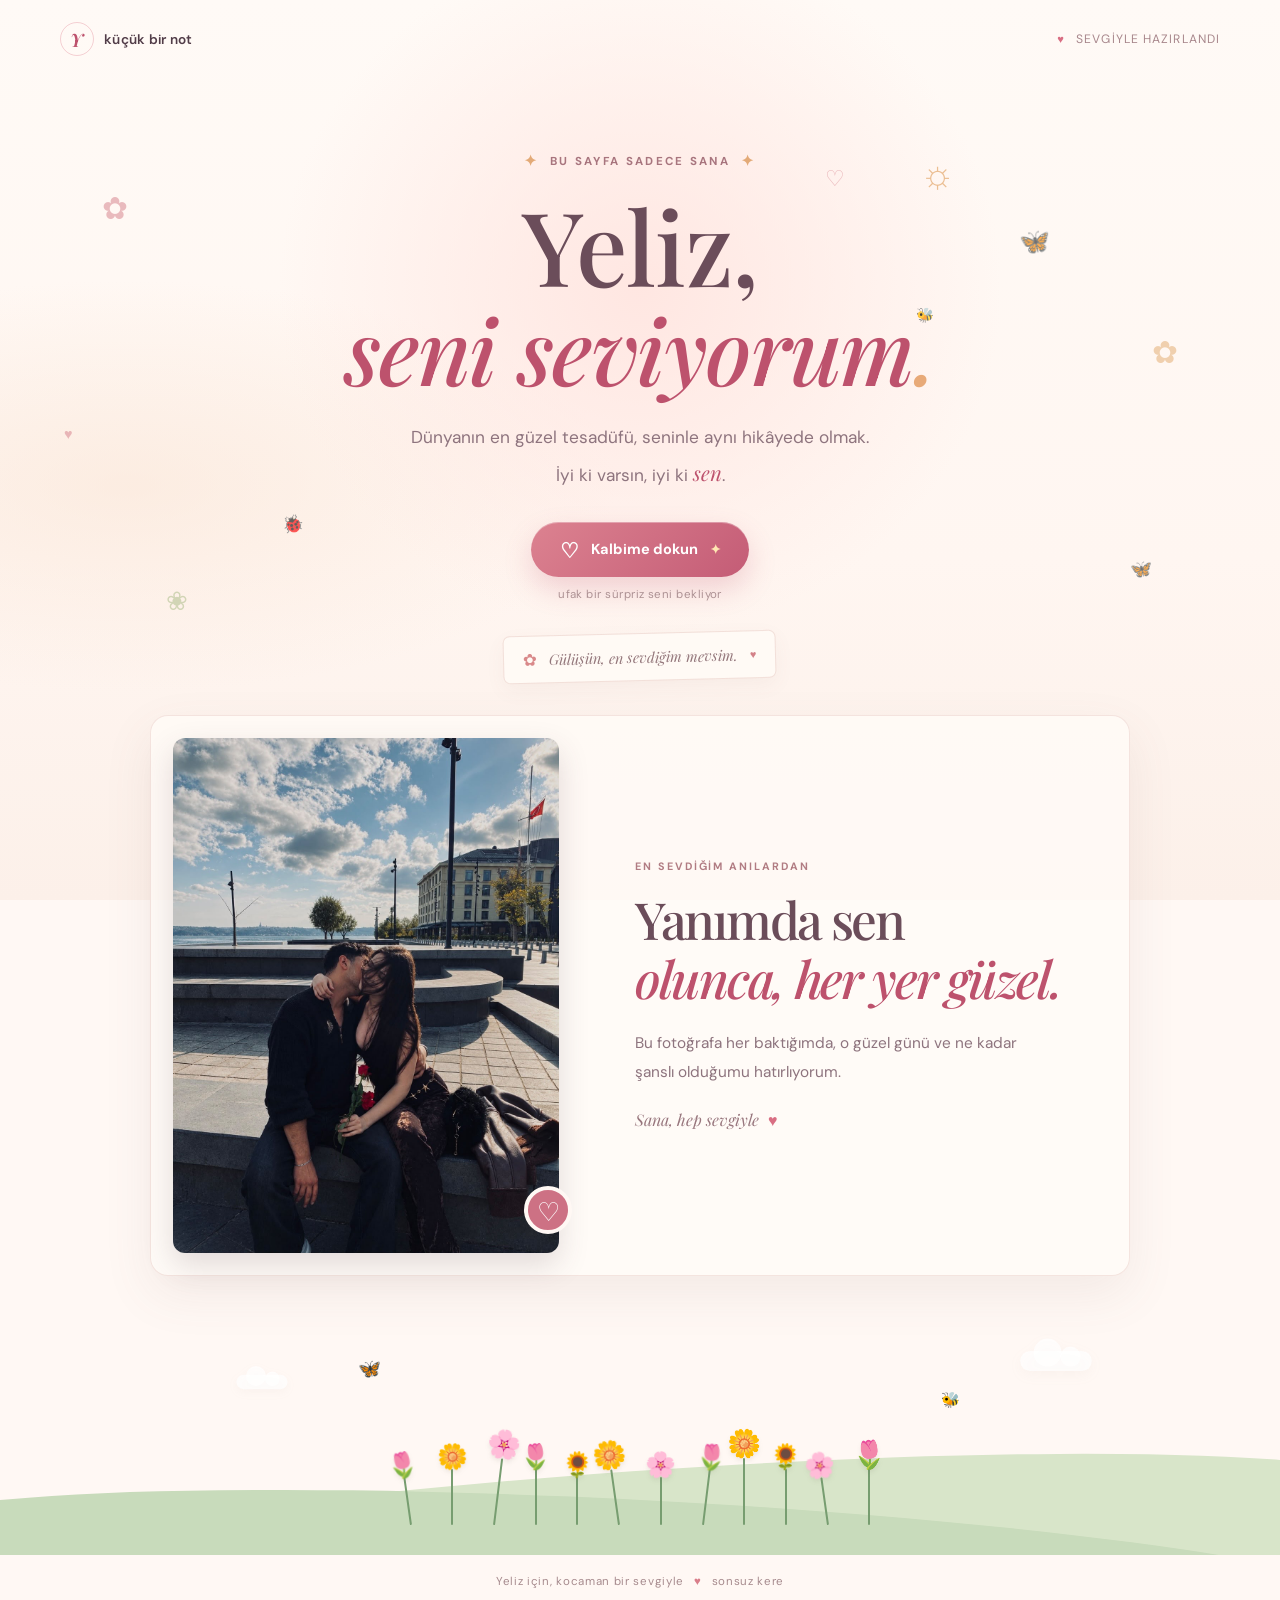
==== commit 49a7a0ad: "Add shared photo and rose shower" ====
--- a/index.html
+++ b/index.html
@@ -55,6 +55,19 @@
         </div>
       </section>
 
+      <section class="memory" aria-labelledby="memory-title">
+        <div class="memory-photo-wrap">
+          <img class="memory-photo" src="assets/ikimiz.jpeg" alt="Sahil kenarında birlikte, elimizde güllerle güzel bir anımız" />
+          <span class="photo-stamp" aria-hidden="true">♡</span>
+        </div>
+        <div class="memory-copy">
+          <p class="memory-kicker">EN SEVDİĞİM ANILARDAN</p>
+          <h2 id="memory-title">Yanımda sen<br /><em>olunca, her yer güzel.</em></h2>
+          <p>Bu fotoğrafa her baktığımda, o güzel günü ve ne kadar şanslı olduğumu hatırlıyorum.</p>
+          <span class="memory-signoff">Sana, hep sevgiyle <span>♥</span></span>
+        </div>
+      </section>
+
       <section class="garden" aria-label="Sevgi bahçesi">
         <div class="garden-sky" aria-hidden="true">
           <span class="cloud cloud-left"></span>
--- a/styles.css
+++ b/styles.css
@@ -140,6 +140,29 @@
 .stem-a, .stem-f, .stem-k { transform: rotate(-8deg); }
 .stem-c, .stem-h { transform: rotate(7deg); }
 .stem:nth-child(4n) { animation-delay: -2.6s; }
+.memory {
+  display: grid;
+  width: min(980px, calc(100% - 48px));
+  margin: 0 auto 52px;
+  padding: 22px;
+  grid-template-columns: minmax(260px, .9fr) 1.1fr;
+  align-items: center;
+  gap: clamp(30px, 6vw, 76px);
+  border: 1px solid rgba(212, 161, 151, .25);
+  border-radius: 18px;
+  background: rgba(255, 252, 248, .78);
+  box-shadow: 0 18px 50px rgba(126, 86, 87, .09);
+}
+.memory-photo-wrap { position: relative; margin: 0; }
+.memory-photo { display: block; width: 100%; max-height: 520px; aspect-ratio: 3 / 4; object-fit: cover; object-position: center 58%; border-radius: 12px; box-shadow: 0 12px 30px rgba(81, 60, 72, .17); }
+.photo-stamp { position: absolute; right: -13px; bottom: 19px; display: grid; width: 48px; height: 48px; place-items: center; border: 4px solid #fff8f4; border-radius: 50%; color: white; background: #cd7184; font-family: var(--serif); font-size: 1.65rem; }
+.memory-copy { padding: 24px clamp(8px, 3vw, 34px) 24px 0; }
+.memory-kicker { margin: 0 0 17px; color: #b17c83; font-size: .67rem; font-weight: 700; letter-spacing: .18em; }
+.memory-copy h2 { margin: 0; color: #6b4d5a; font-family: var(--serif); font-size: clamp(2.1rem, 4vw, 3.7rem); font-weight: 500; letter-spacing: -.045em; line-height: 1.14; }
+.memory-copy h2 em { color: var(--rose-deep); font-weight: 500; }
+.memory-copy > p:not(.memory-kicker) { max-width: 390px; margin: 22px 0; color: var(--muted); font-size: .96rem; line-height: 1.9; }
+.memory-signoff { color: #98767d; font-family: var(--serif); font-size: 1rem; font-style: italic; }
+.memory-signoff span { padding-left: 5px; color: var(--rose); font-style: normal; }
 .footer { position: relative; display: flex; min-height: 66px; padding: 0 20px 13px; align-items: center; justify-content: center; gap: 10px; color: #a78b8e; font-size: .72rem; letter-spacing: .06em; }
 .footer-heart { color: #d97e8a; font-size: .72rem; }
 .floating-garden { position: fixed; z-index: 0; inset: 0; overflow: hidden; pointer-events: none; }
@@ -159,6 +182,7 @@
 .heart-two { top: 47%; left: 5%; font-size: .9rem; animation-delay: -2.7s; }
 .celebration-layer { position: fixed; z-index: 5; inset: 0; overflow: hidden; pointer-events: none; }
 .celebration-piece { position: absolute; bottom: 25%; left: var(--x); font-size: var(--size); opacity: 0; animation: celebrate var(--duration) cubic-bezier(.15,.65,.3,1) forwards; animation-delay: var(--delay); }
+.rose-piece { top: var(--start, 110vh); bottom: auto; line-height: 1; filter: drop-shadow(0 5px 7px rgba(117, 41, 54, .2)); animation-name: rose-shower; animation-timing-function: cubic-bezier(.18,.62,.35,1); }
 .is-loved .love-button { background: linear-gradient(135deg, #c96981, #ad4663); }
 .is-loved .love-note { border-color: rgba(204,117,131,.55); box-shadow: 0 8px 26px rgba(189,82,109,.12); }
 
@@ -173,6 +197,12 @@
   0% { transform: translate3d(0, 0, 0) rotate(0) scale(.55); opacity: 0; }
   12% { opacity: .95; }
   100% { transform: translate3d(var(--drift), -82vh, 0) rotate(var(--spin)) scale(1.18); opacity: 0; }
+}
+@keyframes rose-shower {
+  0% { transform: translate3d(0, -18vh, 0) rotate(0) scale(.5); opacity: 0; }
+  10% { opacity: 1; }
+  78% { opacity: 1; }
+  100% { transform: translate3d(var(--drift), 125vh, 0) rotate(var(--spin)) scale(1.12); opacity: 0; }
 }
 
 @media (min-width: 1500px) { .hero { min-height: 620px; padding-top: 84px; } }
@@ -189,6 +219,13 @@
   .love-note { margin-top: 28px; }
   .sun-doodle { top: 27px; right: 13%; left: auto; font-size: 1.8rem; }
   .garden { height: 204px; }
+  .memory { width: calc(100% - 34px); margin-bottom: 32px; padding: 13px; grid-template-columns: 1fr; gap: 0; }
+  .memory-photo { max-height: 480px; aspect-ratio: 4 / 5; object-position: center 57%; }
+  .photo-stamp { right: -5px; bottom: 14px; width: 42px; height: 42px; }
+  .memory-copy { padding: 25px 10px 17px; text-align: center; }
+  .memory-kicker { margin-bottom: 12px; }
+  .memory-copy h2 { font-size: clamp(2.2rem, 9vw, 3rem); }
+  .memory-copy > p:not(.memory-kicker) { margin: 15px auto; font-size: .9rem; }
   .flower-bed { bottom: 21px; gap: clamp(5px, 2.4vw, 17px); }
   .stem { height: 40px; }
   .stem:nth-child(3n) { height: 55px; }
